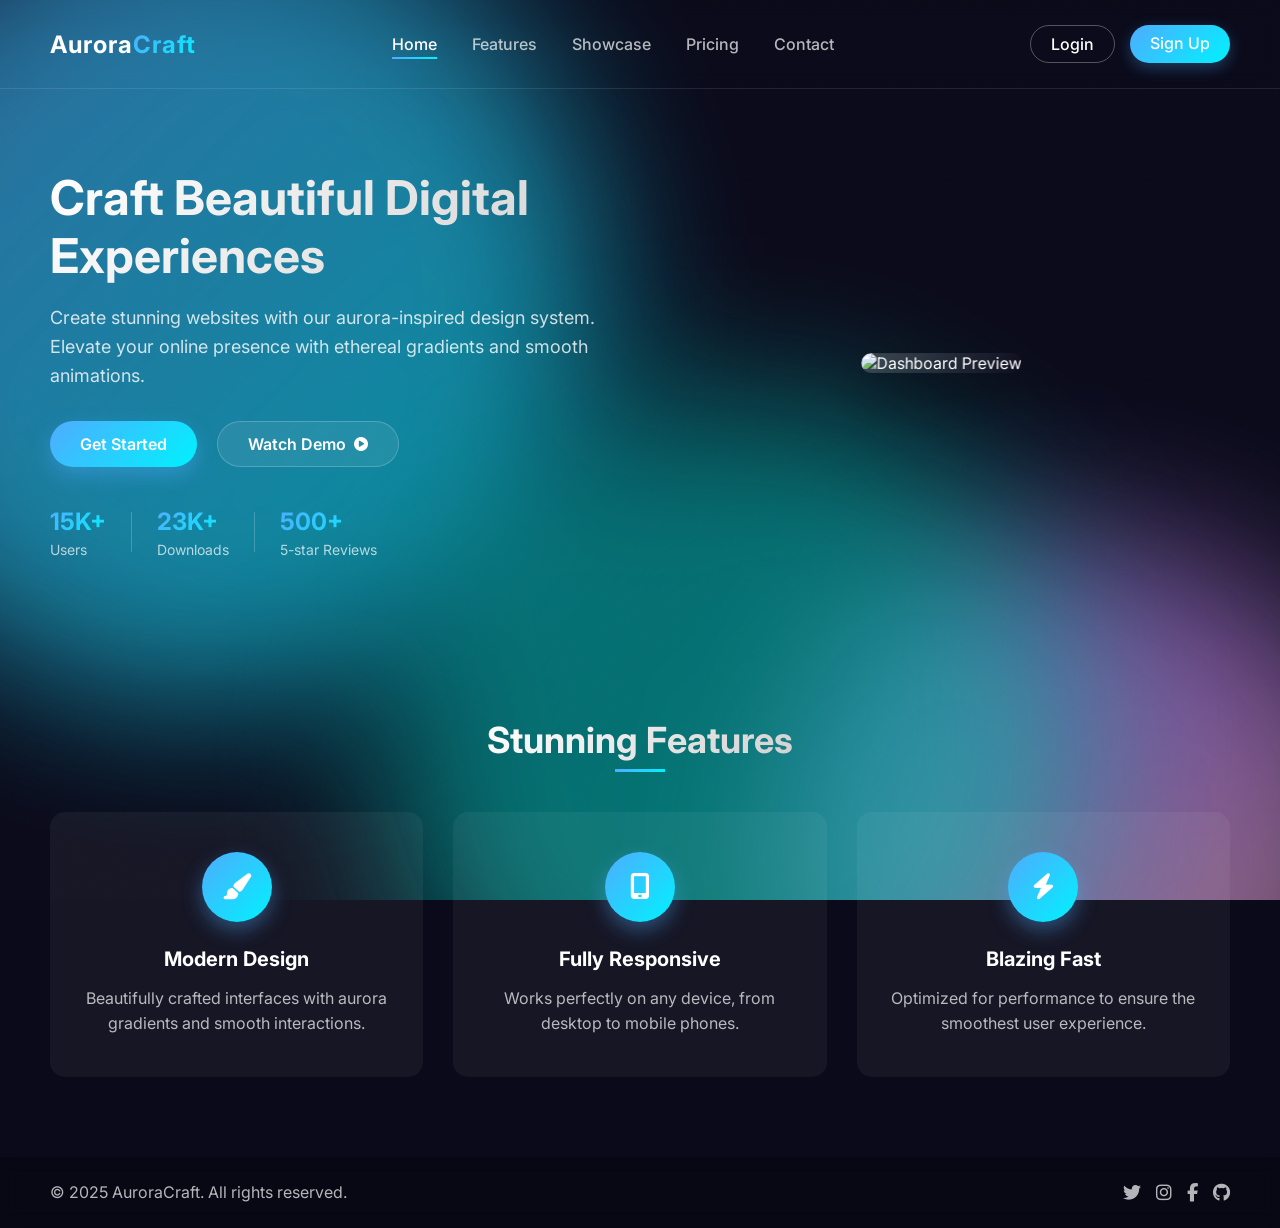
==== aurora-gradient-landing-page/index.html @ 3763c5b6 "Coded some beautiful pages." ====
<!DOCTYPE html>
<html lang="en">
<head>
    <meta charset="UTF-8">
    <meta name="viewport" content="width=device-width, initial-scale=1.0">
    <title>Aurora Gradient Landing Page</title>
    <link rel="stylesheet" href="styles.css">
    <link href="https://fonts.googleapis.com/css2?family=Inter:wght@300;400;500;600;700&display=swap" rel="stylesheet">
    <link rel="stylesheet" href="https://cdnjs.cloudflare.com/ajax/libs/font-awesome/6.4.0/css/all.min.css">
</head>
<body>
    <div class="aurora-bg">
        <div class="aurora-blob a1"></div>
        <div class="aurora-blob a2"></div>
        <div class="aurora-blob a3"></div>
        <div class="noise"></div>
    </div>
    
    <header>
        <div class="logo">Aurora<span>Craft</span></div>
        <nav>
            <ul>
                <li><a href="#" class="active">Home</a></li>
                <li><a href="#">Features</a></li>
                <li><a href="#">Showcase</a></li>
                <li><a href="#">Pricing</a></li>
                <li><a href="#">Contact</a></li>
            </ul>
        </nav>
        <div class="header-btns">
            <a href="#" class="login-btn">Login</a>
            <a href="#" class="signup-btn">Sign Up</a>
        </div>
        <div class="mobile-menu-btn">
            <i class="fas fa-bars"></i>
        </div>
    </header>
    
    <main>
        <section class="hero">
            <div class="hero-content">
                <h1>Craft Beautiful Digital<br>Experiences</h1>
                <p>Create stunning websites with our aurora-inspired design system. Elevate your online presence with ethereal gradients and smooth animations.</p>
                <div class="hero-btns">
                    <a href="#" class="primary-btn">Get Started</a>
                    <a href="#" class="secondary-btn">Watch Demo <i class="fas fa-play-circle"></i></a>
                </div>
                
                <div class="stats">
                    <div class="stat-item">
                        <span class="stat-value">15K+</span>
                        <span class="stat-label">Users</span>
                    </div>
                    <div class="stat-divider"></div>
                    <div class="stat-item">
                        <span class="stat-value">23K+</span>
                        <span class="stat-label">Downloads</span>
                    </div>
                    <div class="stat-divider"></div>
                    <div class="stat-item">
                        <span class="stat-value">500+</span>
                        <span class="stat-label">5-star Reviews</span>
                    </div>
                </div>
            </div>
            
            <div class="hero-image">
                <div class="device-mockup">
                    <img src="https://via.placeholder.com/500x300" alt="Dashboard Preview">
                    <div class="reflection"></div>
                </div>
            </div>
        </section>
        
        <section class="features">
            <h2>Stunning Features</h2>
            <div class="feature-grid">
                <div class="feature-card">
                    <div class="feature-icon">
                        <i class="fas fa-paint-brush"></i>
                    </div>
                    <h3>Modern Design</h3>
                    <p>Beautifully crafted interfaces with aurora gradients and smooth interactions.</p>
                </div>
                <div class="feature-card">
                    <div class="feature-icon">
                        <i class="fas fa-mobile-alt"></i>
                    </div>
                    <h3>Fully Responsive</h3>
                    <p>Works perfectly on any device, from desktop to mobile phones.</p>
                </div>
                <div class="feature-card">
                    <div class="feature-icon">
                        <i class="fas fa-bolt"></i>
                    </div>
                    <h3>Blazing Fast</h3>
                    <p>Optimized for performance to ensure the smoothest user experience.</p>
                </div>
            </div>
        </section>
    </main>
    
    <footer>
        <div class="footer-content">
            <p>&copy; 2025 AuroraCraft. All rights reserved.</p>
            <div class="social-links">
                <a href="#"><i class="fab fa-twitter"></i></a>
                <a href="#"><i class="fab fa-instagram"></i></a>
                <a href="#"><i class="fab fa-facebook-f"></i></a>
                <a href="#"><i class="fab fa-github"></i></a>
            </div>
        </div>
    </footer>
</body>
</html>
---- aurora-gradient-landing-page/styles.css ----
* {
    margin: 0;
    padding: 0;
    box-sizing: border-box;
    font-family: 'Inter', sans-serif;
}

body {
    min-height: 100vh;
    color: #fff;
    background-color: #0a0a1a;
    overflow-x: hidden;
}

/* Aurora Background */
.aurora-bg {
    position: fixed;
    top: 0;
    left: 0;
    width: 100%;
    height: 100%;
    z-index: -1;
    overflow: hidden;
}

.aurora-blob {
    position: absolute;
    border-radius: 50%;
    filter: blur(80px);
    opacity: 0.6;
}

.a1 {
    top: -100px;
    left: -200px;
    width: 800px;
    height: 800px;
    background: linear-gradient(135deg, #4facfe 0%, #00f2fe 100%);
    animation: float-1 20s ease-in-out infinite alternate;
}

.a2 {
    top: 60%;
    right: -100px;
    width: 600px;
    height: 600px;
    background: linear-gradient(135deg, #a770ef 0%, #cf8bf3 50%, #fdb99b 100%);
    animation: float-2 15s ease-in-out infinite alternate;
}

.a3 {
    bottom: -200px;
    left: 30%;
    width: 700px;
    height: 700px;
    background: linear-gradient(135deg, #02aab0 0%, #00cdac 100%);
    animation: float-3 18s ease-in-out infinite alternate;
}

@keyframes float-1 {
    0% {
        transform: translate(0, 0) scale(1);
    }
    100% {
        transform: translate(100px, 50px) scale(1.1);
    }
}

@keyframes float-2 {
    0% {
        transform: translate(0, 0) scale(1);
    }
    100% {
        transform: translate(-150px, -80px) scale(1.15);
    }
}

@keyframes float-3 {
    0% {
        transform: translate(0, 0) scale(1);
    }
    100% {
        transform: translate(120px, -100px) scale(1.2);
    }
}

.noise {
    position: absolute;
    top: 0;
    left: 0;
    width: 100%;
    height: 100%;
    background-image: url('[data-uri]');
    opacity: 0.08;
    pointer-events: none;
}

/* Header Styles */
header {
    display: flex;
    justify-content: space-between;
    align-items: center;
    padding: 25px 50px;
    position: relative;
    backdrop-filter: blur(10px);
    -webkit-backdrop-filter: blur(10px);
    border-bottom: 1px solid rgba(255, 255, 255, 0.1);
    z-index: 100;
}

.logo {
    font-size: 24px;
    font-weight: 700;
    color: #fff;
    letter-spacing: 1px;
}

.logo span {
    background: linear-gradient(135deg, #4facfe 0%, #00f2fe 100%);
    -webkit-background-clip: text;
    -webkit-text-fill-color: transparent;
}

nav ul {
    display: flex;
    list-style: none;
    gap: 35px;
}

nav a {
    text-decoration: none;
    color: rgba(255, 255, 255, 0.7);
    font-size: 16px;
    font-weight: 500;
    transition: all 0.3s ease;
    position: relative;
}

nav a:hover, nav a.active {
    color: #fff;
}

nav a::after {
    content: '';
    position: absolute;
    bottom: -5px;
    left: 0;
    width: 0%;
    height: 2px;
    background: linear-gradient(90deg, #4facfe, #00f2fe);
    transition: width 0.3s ease;
}

nav a:hover::after, nav a.active::after {
    width: 100%;
}

.header-btns {
    display: flex;
    gap: 15px;
}

.login-btn, .signup-btn {
    text-decoration: none;
    padding: 8px 20px;
    border-radius: 30px;
    font-weight: 500;
    transition: all 0.3s ease;
}

.login-btn {
    color: #fff;
    border: 1px solid rgba(255, 255, 255, 0.3);
}

.login-btn:hover {
    border-color: rgba(255, 255, 255, 0.6);
    background: rgba(255, 255, 255, 0.05);
}

.signup-btn {
    background: linear-gradient(135deg, #4facfe 0%, #00f2fe 100%);
    color: #fff;
    box-shadow: 0 5px 15px rgba(79, 172, 254, 0.3);
}

.signup-btn:hover {
    transform: translateY(-2px);
    box-shadow: 0 8px 20px rgba(79, 172, 254, 0.5);
}

.mobile-menu-btn {
    display: none;
    cursor: pointer;
    font-size: 22px;
}

/* Hero Section */
.hero {
    display: flex;
    align-items: center;
    justify-content: space-between;
    padding: 80px 50px;
    gap: 50px;
}

.hero-content {
    flex: 1;
    max-width: 550px;
}

h1 {
    font-size: 48px;
    font-weight: 700;
    line-height: 1.2;
    margin-bottom: 20px;
    background: linear-gradient(135deg, #fff 0%, #d1d1d1 100%);
    -webkit-background-clip: text;
    -webkit-text-fill-color: transparent;
}

.hero-content p {
    font-size: 18px;
    color: rgba(255, 255, 255, 0.8);
    line-height: 1.6;
    margin-bottom: 30px;
}

.hero-btns {
    display: flex;
    gap: 20px;
    margin-bottom: 40px;
}

.primary-btn, .secondary-btn {
    text-decoration: none;
    padding: 12px 30px;
    border-radius: 30px;
    font-weight: 600;
    font-size: 16px;
    transition: all 0.3s ease;
    display: inline-flex;
    align-items: center;
}

.primary-btn {
    background: linear-gradient(135deg, #4facfe 0%, #00f2fe 100%);
    color: #fff;
    box-shadow: 0 8px 20px rgba(79, 172, 254, 0.4);
}

.primary-btn:hover {
    transform: translateY(-3px);
    box-shadow: 0 12px 30px rgba(79, 172, 254, 0.6);
}

.secondary-btn {
    background: rgba(255, 255, 255, 0.08);
    color: #fff;
    border: 1px solid rgba(255, 255, 255, 0.2);
}

.secondary-btn:hover {
    background: rgba(255, 255, 255, 0.15);
    border-color: rgba(255, 255, 255, 0.3);
}

.secondary-btn i {
    margin-left: 8px;
    font-size: 14px;
}

.stats {
    display: flex;
    align-items: center;
}

.stat-item {
    display: flex;
    flex-direction: column;
    margin-right: 25px;
}

.stat-value {
    font-size: 24px;
    font-weight: 700;
    margin-bottom: 5px;
    background: linear-gradient(135deg, #4facfe 0%, #00f2fe 100%);
    -webkit-background-clip: text;
    -webkit-text-fill-color: transparent;
}

.stat-label {
    font-size: 14px;
    color: rgba(255, 255, 255, 0.7);
}

.stat-divider {
    width: 1px;
    height: 40px;
    background: rgba(255, 255, 255, 0.2);
    margin-right: 25px;
}

.hero-image {
    flex: 1;
    display: flex;
    justify-content: center;
    align-items: center;
}

.device-mockup {
    position: relative;
    border-radius: 15px;
    overflow: hidden;
    box-shadow: 0 20px 50px rgba(0, 0, 0, 0.4);
    transform: perspective(1200px) rotateY(-10deg) rotateX(5deg);
    transition: all 0.5s ease;
}

.device-mockup:hover {
    transform: perspective(1200px) rotateY(-5deg) rotateX(3deg) translateY(-10px);
}

.device-mockup img {
    max-width: 100%;
    height: auto;
    display: block;
    border-radius: 12px;
}

.reflection {
    position: absolute;
    top: 0;
    left: 0;
    width: 100%;
    height: 100%;
    background: linear-gradient(135deg, rgba(255, 255, 255, 0.2), transparent);
    pointer-events: none;
}

/* Features Section */
.features {
    padding: 80px 50px;
    text-align: center;
}

h2 {
    font-size: 36px;
    margin-bottom: 50px;
    background: linear-gradient(135deg, #fff 0%, #d1d1d1 100%);
    -webkit-background-clip: text;
    -webkit-text-fill-color: transparent;
    position: relative;
    display: inline-block;
}

h2::after {
    content: '';
    position: absolute;
    bottom: -10px;
    left: 50%;
    transform: translateX(-50%);
    width: 50px;
    height: 3px;
    background: linear-gradient(90deg, #4facfe, #00f2fe);
}

.feature-grid {
    display: grid;
    grid-template-columns: repeat(auto-fit, minmax(300px, 1fr));
    gap: 30px;
    max-width: 1200px;
    margin: 0 auto;
}

.feature-card {
    background: rgba(255, 255, 255, 0.05);
    border-radius: 15px;
    padding: 40px 25px;
    transition: all 0.3s ease;
    position: relative;
    overflow: hidden;
    z-index: 1;
}

.feature-card::before {
    content: '';
    position: absolute;
    top: 0;
    left: 0;
    width: 100%;
    height: 100%;
    background: linear-gradient(135deg, rgba(79, 172, 254, 0.1) 0%, rgba(0, 242, 254, 0.1) 100%);
    z-index: -1;
    opacity: 0;
    transition: opacity 0.3s ease;
}

.feature-card:hover {
    transform: translateY(-10px);
    box-shadow: 0 15px 30px rgba(0, 0, 0, 0.2);
}

.feature-card:hover::before {
    opacity: 1;
}

.feature-icon {
    width: 70px;
    height: 70px;
    background: linear-gradient(135deg, #4facfe 0%, #00f2fe 100%);
    border-radius: 50%;
    display: flex;
    justify-content: center;
    align-items: center;
    margin: 0 auto 25px;
    font-size: 26px;
    box-shadow: 0 8px 20px rgba(79, 172, 254, 0.4);
}

.feature-card h3 {
    font-size: 20px;
    margin-bottom: 15px;
    color: #fff;
}

.feature-card p {
    color: rgba(255, 255, 255, 0.7);
    line-height: 1.6;
}

/* Footer */
footer {
    padding: 25px 50px;
    background: rgba(0, 0, 0, 0.2);
    backdrop-filter: blur(10px);
    -webkit-backdrop-filter: blur(10px);
}

.footer-content {
    display: flex;
    justify-content: space-between;
    align-items: center;
    max-width: 1200px;
    margin: 0 auto;
}

footer p {
    color: rgba(255, 255, 255, 0.7);
}

.social-links {
    display: flex;
    gap: 15px;
}

.social-links a {
    color: rgba(255, 255, 255, 0.7);
    text-decoration: none;
    font-size: 18px;
    transition: color 0.3s ease;
}

.social-links a:hover {
    color: #4facfe;
}

/* Responsive Styles */
@media (max-width: 1024px) {
    .hero {
        flex-direction: column;
        text-align: center;
    }
    
    .hero-content {
        max-width: 100%;
    }
    
    .hero-btns {
        justify-content: center;
    }
    
    .stats {
        justify-content: center;
    }
    
    .device-mockup {
        transform: none;
        margin-top: 40px;
    }
    
    .device-mockup:hover {
        transform: translateY(-10px);
    }
}

@media (max-width: 768px) {
    header {
        padding: 20px 30px;
    }
    
    nav {
        display: none;
    }
    
    .header-btns {
        display: none;
    }
    
    .mobile-menu-btn {
        display: block;
    }
    
    .hero, .features {
        padding: 60px 30px;
    }
    
    h1 {
        font-size: 36px;
    }
    
    .hero-content p {
        font-size: 16px;
    }
    
    .feature-grid {
        grid-template-columns: 1fr;
    }
    
    .footer-content {
        flex-direction: column;
        gap: 20px;
    }
}
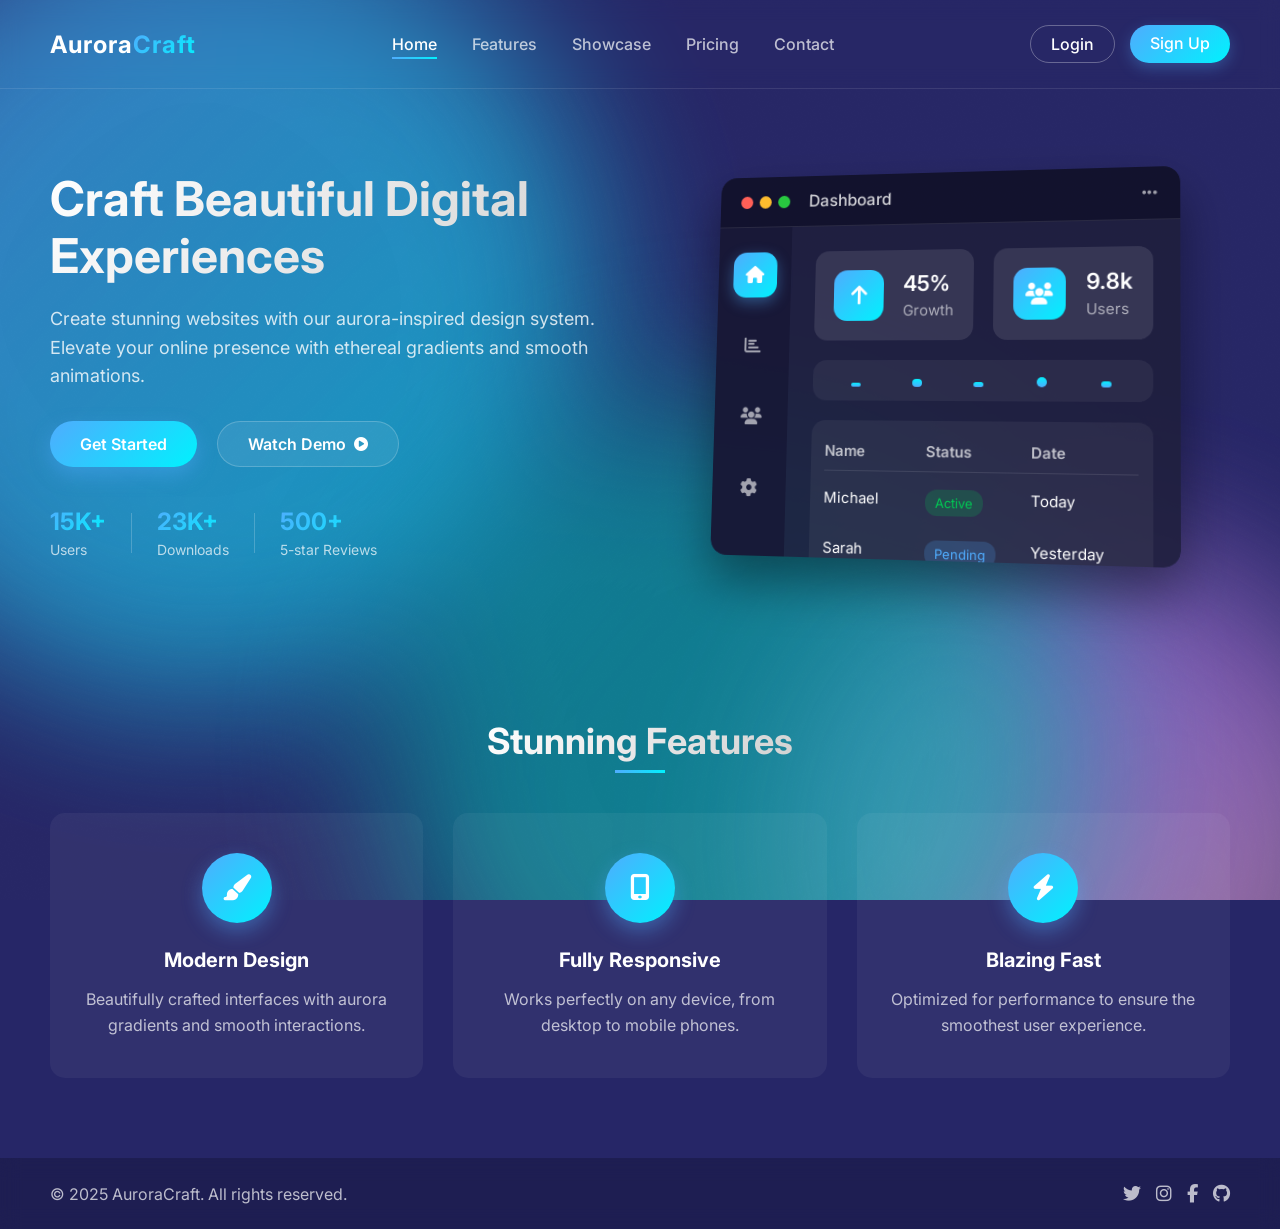
==== commit cc701e5c: "Added dashboard preview ui" ====
--- a/aurora-gradient-landing-page/index.html
+++ b/aurora-gradient-landing-page/index.html
@@ -66,7 +66,67 @@
             
             <div class="hero-image">
                 <div class="device-mockup">
-                    <img src="https://via.placeholder.com/500x300" alt="Dashboard Preview">
+                    <div class="dashboard-mockup">
+                        <div class="mockup-header">
+                            <div class="mockup-dots">
+                                <span></span>
+                                <span></span>
+                                <span></span>
+                            </div>
+                            <div class="mockup-title">Dashboard</div>
+                            <div class="mockup-actions"><i class="fas fa-ellipsis-h"></i></div>
+                        </div>
+                        <div class="mockup-content">
+                            <div class="mockup-sidebar">
+                                <div class="sidebar-item active"><i class="fas fa-home"></i></div>
+                                <div class="sidebar-item"><i class="fas fa-chart-bar"></i></div>
+                                <div class="sidebar-item"><i class="fas fa-users"></i></div>
+                                <div class="sidebar-item"><i class="fas fa-cog"></i></div>
+                            </div>
+                            <div class="mockup-main">
+                                <div class="mockup-stats">
+                                    <div class="stat-box">
+                                        <div class="stat-icon"><i class="fas fa-arrow-up"></i></div>
+                                        <div class="stat-info">
+                                            <div class="stat-number">45%</div>
+                                            <div class="stat-text">Growth</div>
+                                        </div>
+                                    </div>
+                                    <div class="stat-box">
+                                        <div class="stat-icon"><i class="fas fa-users"></i></div>
+                                        <div class="stat-info">
+                                            <div class="stat-number">9.8k</div>
+                                            <div class="stat-text">Users</div>
+                                        </div>
+                                    </div>
+                                </div>
+                                <div class="mockup-chart">
+                                    <div class="chart-bar" style="height: 30%;"></div>
+                                    <div class="chart-bar" style="height: 60%;"></div>
+                                    <div class="chart-bar" style="height: 40%;"></div>
+                                    <div class="chart-bar" style="height: 80%;"></div>
+                                    <div class="chart-bar" style="height: 50%;"></div>
+                                </div>
+                                <div class="mockup-table">
+                                    <div class="table-row header">
+                                        <div class="table-cell">Name</div>
+                                        <div class="table-cell">Status</div>
+                                        <div class="table-cell">Date</div>
+                                    </div>
+                                    <div class="table-row">
+                                        <div class="table-cell">Michael</div>
+                                        <div class="table-cell"><span class="status green">Active</span></div>
+                                        <div class="table-cell">Today</div>
+                                    </div>
+                                    <div class="table-row">
+                                        <div class="table-cell">Sarah</div>
+                                        <div class="table-cell"><span class="status blue">Pending</span></div>
+                                        <div class="table-cell">Yesterday</div>
+                                    </div>
+                                </div>
+                            </div>
+                        </div>
+                    </div>
                     <div class="reflection"></div>
                 </div>
             </div>
--- a/aurora-gradient-landing-page/styles.css
+++ b/aurora-gradient-landing-page/styles.css
@@ -8,7 +8,7 @@
 body {
     min-height: 100vh;
     color: #fff;
-    background-color: #0a0a1a;
+    background-color: #262667;
     overflow-x: hidden;
 }
 
@@ -311,32 +311,216 @@
 
 .device-mockup {
     position: relative;
-    border-radius: 15px;
+    border-radius: 16px;
     overflow: hidden;
-    box-shadow: 0 20px 50px rgba(0, 0, 0, 0.4);
+    box-shadow: 0 25px 50px rgba(0, 0, 0, 0.4);
     transform: perspective(1200px) rotateY(-10deg) rotateX(5deg);
     transition: all 0.5s ease;
+    max-width: 650px;
+    margin: 0 auto;
 }
 
 .device-mockup:hover {
     transform: perspective(1200px) rotateY(-5deg) rotateX(3deg) translateY(-10px);
 }
 
-.device-mockup img {
-    max-width: 100%;
-    height: auto;
-    display: block;
+/* Dashboard Mockup Styles - Updated with more balanced size (1.3x) */
+.dashboard-mockup {
+    width: 100%;
+    max-width: 650px;
+    height: 390px;
+    background: rgba(30, 30, 60, 0.9);
+    border-radius: 16px;
+    overflow: hidden;
+    box-shadow: 0 25px 50px rgba(0, 0, 0, 0.3);
+    color: #fff;
+    display: flex;
+    flex-direction: column;
+}
+
+.mockup-header {
+    display: flex;
+    align-items: center;
+    padding: 16px 22px;
+    background: rgba(15, 15, 40, 0.8);
+    border-bottom: 1px solid rgba(255, 255, 255, 0.1);
+}
+
+.mockup-dots {
+    display: flex;
+    gap: 7px;
+    margin-right: 20px;
+}
+
+.mockup-dots span {
+    width: 13px;
+    height: 13px;
+    border-radius: 50%;
+    background: rgba(255, 255, 255, 0.2);
+}
+
+.mockup-dots span:nth-child(1) {
+    background: #ff5f57;
+}
+
+.mockup-dots span:nth-child(2) {
+    background: #febc2e;
+}
+
+.mockup-dots span:nth-child(3) {
+    background: #28c840;
+}
+
+.mockup-title {
+    flex-grow: 1;
+    font-size: 17px;
+    font-weight: 500;
+    color: rgba(255, 255, 255, 0.8);
+}
+
+.mockup-actions {
+    color: rgba(255, 255, 255, 0.6);
+    font-size: 17px;
+}
+
+.mockup-content {
+    display: flex;
+    flex-grow: 1;
+    height: 100%;
+}
+
+.mockup-sidebar {
+    width: 78px;
+    background: rgba(20, 20, 50, 0.7);
+    display: flex;
+    flex-direction: column;
+    align-items: center;
+    padding-top: 26px;
+    gap: 26px;
+}
+
+.sidebar-item {
+    width: 47px;
+    height: 47px;
+    border-radius: 14px;
+    display: flex;
+    align-items: center;
+    justify-content: center;
+    color: rgba(255, 255, 255, 0.6);
+    cursor: pointer;
+    transition: all 0.3s ease;
+    font-size: 18px;
+}
+
+.sidebar-item:hover, .sidebar-item.active {
+    background: linear-gradient(135deg, #4facfe, #00f2fe);
+    color: #fff;
+    box-shadow: 0 5px 15px rgba(79, 172, 254, 0.4);
+}
+
+.mockup-main {
+    flex-grow: 1;
+    padding: 26px;
+    display: flex;
+    flex-direction: column;
+    gap: 20px;
+}
+
+.mockup-stats {
+    display: flex;
+    gap: 20px;
+}
+
+.stat-box {
+    background: rgba(255, 255, 255, 0.1);
+    border-radius: 14px;
+    padding: 20px;
+    flex: 1;
+    display: flex;
+    align-items: center;
+    gap: 20px;
+}
+
+.stat-icon {
+    width: 52px;
+    height: 52px;
+    background: linear-gradient(135deg, #4facfe, #00f2fe);
+    border-radius: 14px;
+    display: flex;
+    align-items: center;
+    justify-content: center;
+    font-size: 22px;
+}
+
+.stat-number {
+    font-size: 22px;
+    font-weight: 600;
+    margin-bottom: 5px;
+}
+
+.stat-text {
+    font-size: 15px;
+    color: rgba(255, 255, 255, 0.6);
+}
+
+.mockup-chart {
+    height: 104px;
+    background: rgba(255, 255, 255, 0.05);
+    border-radius: 14px;
+    padding: 14px;
+    display: flex;
+    align-items: flex-end;
+    justify-content: space-around;
+}
+
+.chart-bar {
+    width: 10px;
+    background: linear-gradient(to top, #4facfe, #00f2fe);
+    border-radius: 5px;
+}
+
+.mockup-table {
+    flex-grow: 1;
+    background: rgba(255, 255, 255, 0.05);
+    border-radius: 14px;
+    padding: 14px;
+    display: flex;
+    flex-direction: column;
+    gap: 10px;
+}
+
+.table-row {
+    display: flex;
+    padding: 7px 0;
+    font-size: 15px;
+}
+
+.table-row.header {
+    color: rgba(255, 255, 255, 0.7);
+    font-weight: 600;
+    border-bottom: 1px solid rgba(255, 255, 255, 0.1);
+    padding-bottom: 10px;
+}
+
+.table-cell {
+    flex: 1;
+}
+
+.status {
+    display: inline-block;
+    padding: 5px 10px;
     border-radius: 12px;
-}
-
-.reflection {
-    position: absolute;
-    top: 0;
-    left: 0;
-    width: 100%;
-    height: 100%;
-    background: linear-gradient(135deg, rgba(255, 255, 255, 0.2), transparent);
-    pointer-events: none;
+    font-size: 13px;
+}
+
+.status.green {
+    background: rgba(0, 200, 83, 0.2);
+    color: #00c853;
+}
+
+.status.blue {
+    background: rgba(79, 172, 254, 0.2);
+    color: #4facfe;
 }
 
 /* Features Section */
@@ -493,6 +677,11 @@
     .device-mockup:hover {
         transform: translateY(-10px);
     }
+
+    .dashboard-mockup {
+        max-width: 520px;
+        height: 312px;
+    }
 }
 
 @media (max-width: 768px) {
@@ -532,4 +721,37 @@
         flex-direction: column;
         gap: 20px;
     }
-}
+
+    .dashboard-mockup {
+        max-width: 100%;
+        height: 300px;
+    }
+    
+    .mockup-sidebar {
+        width: 60px;
+    }
+    
+    .sidebar-item {
+        width: 40px;
+        height: 40px;
+    }
+    
+    .mockup-main {
+        padding: 15px;
+    }
+}
+
+@media (max-width: 480px) {
+    .dashboard-mockup {
+        height: 250px;
+    }
+    
+    .mockup-chart {
+        height: 80px;
+    }
+    
+    .stat-icon {
+        width: 36px;
+        height: 36px;
+    }
+}
